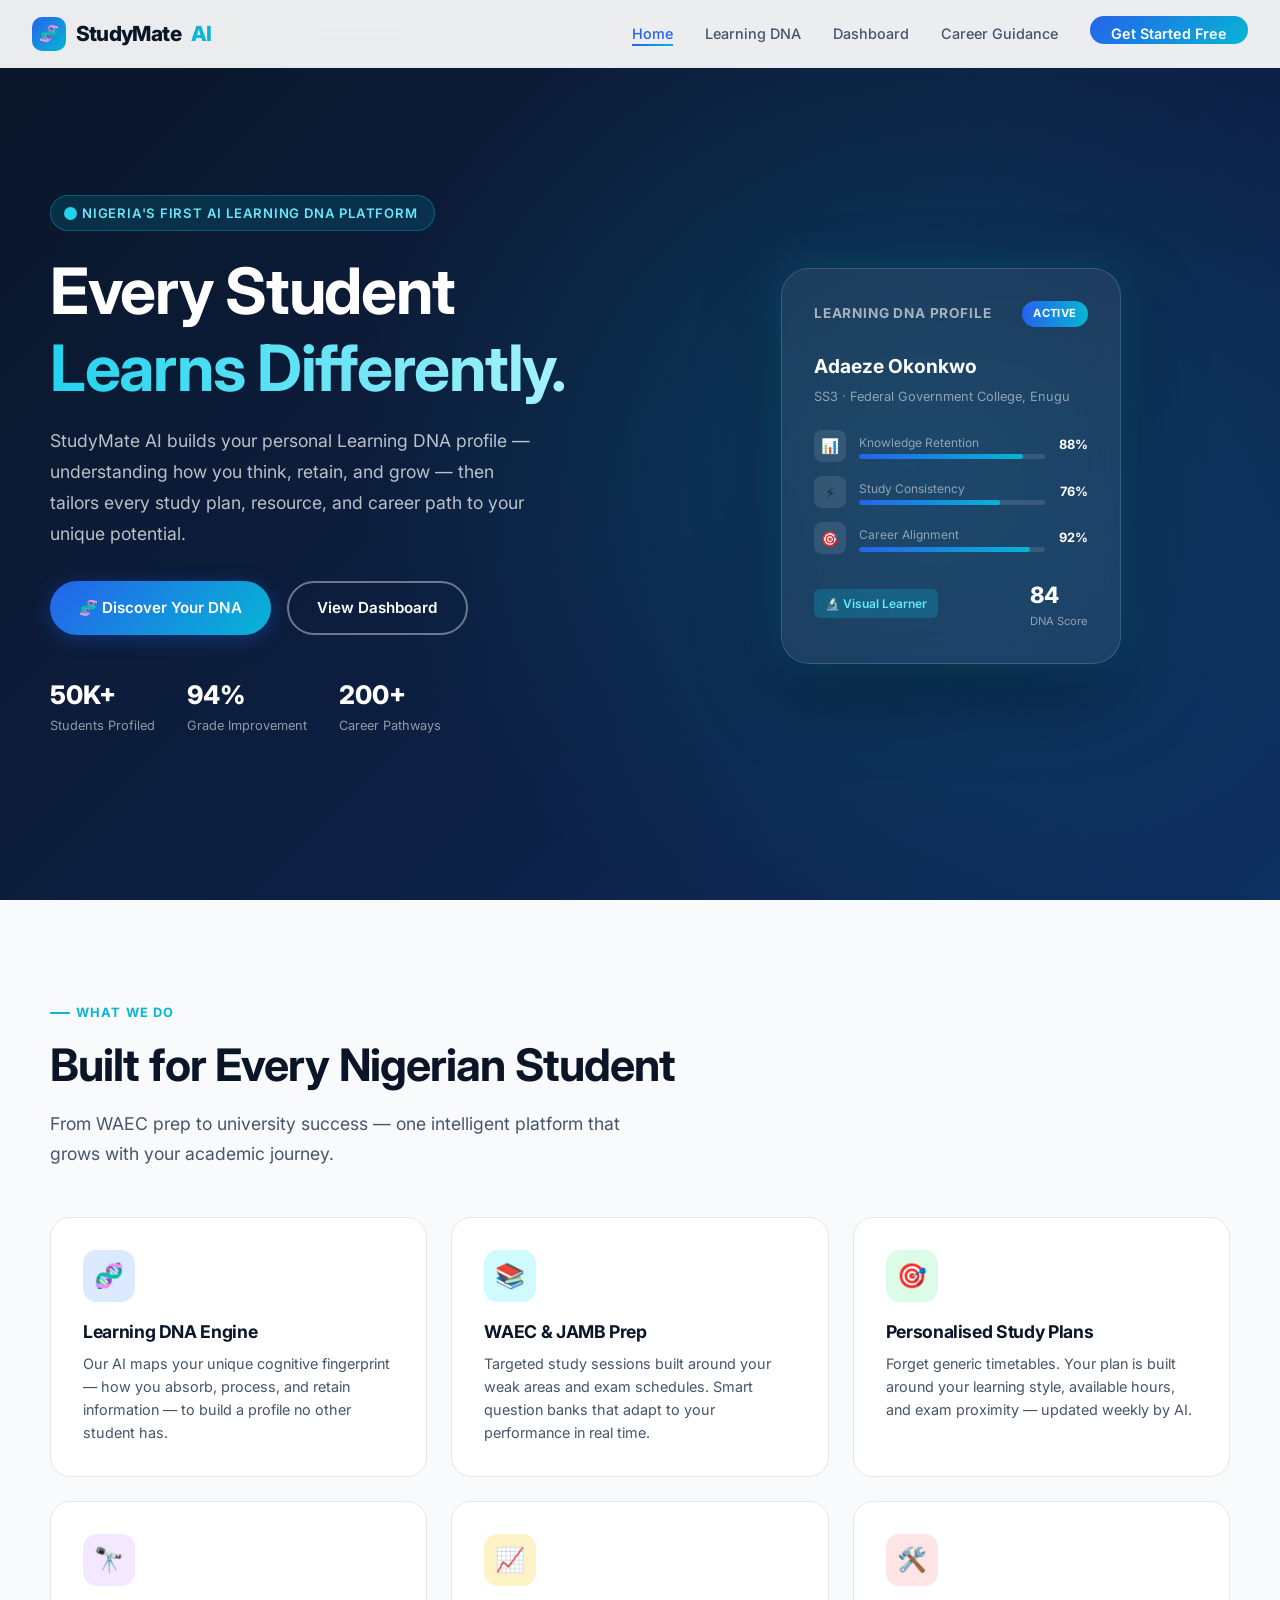
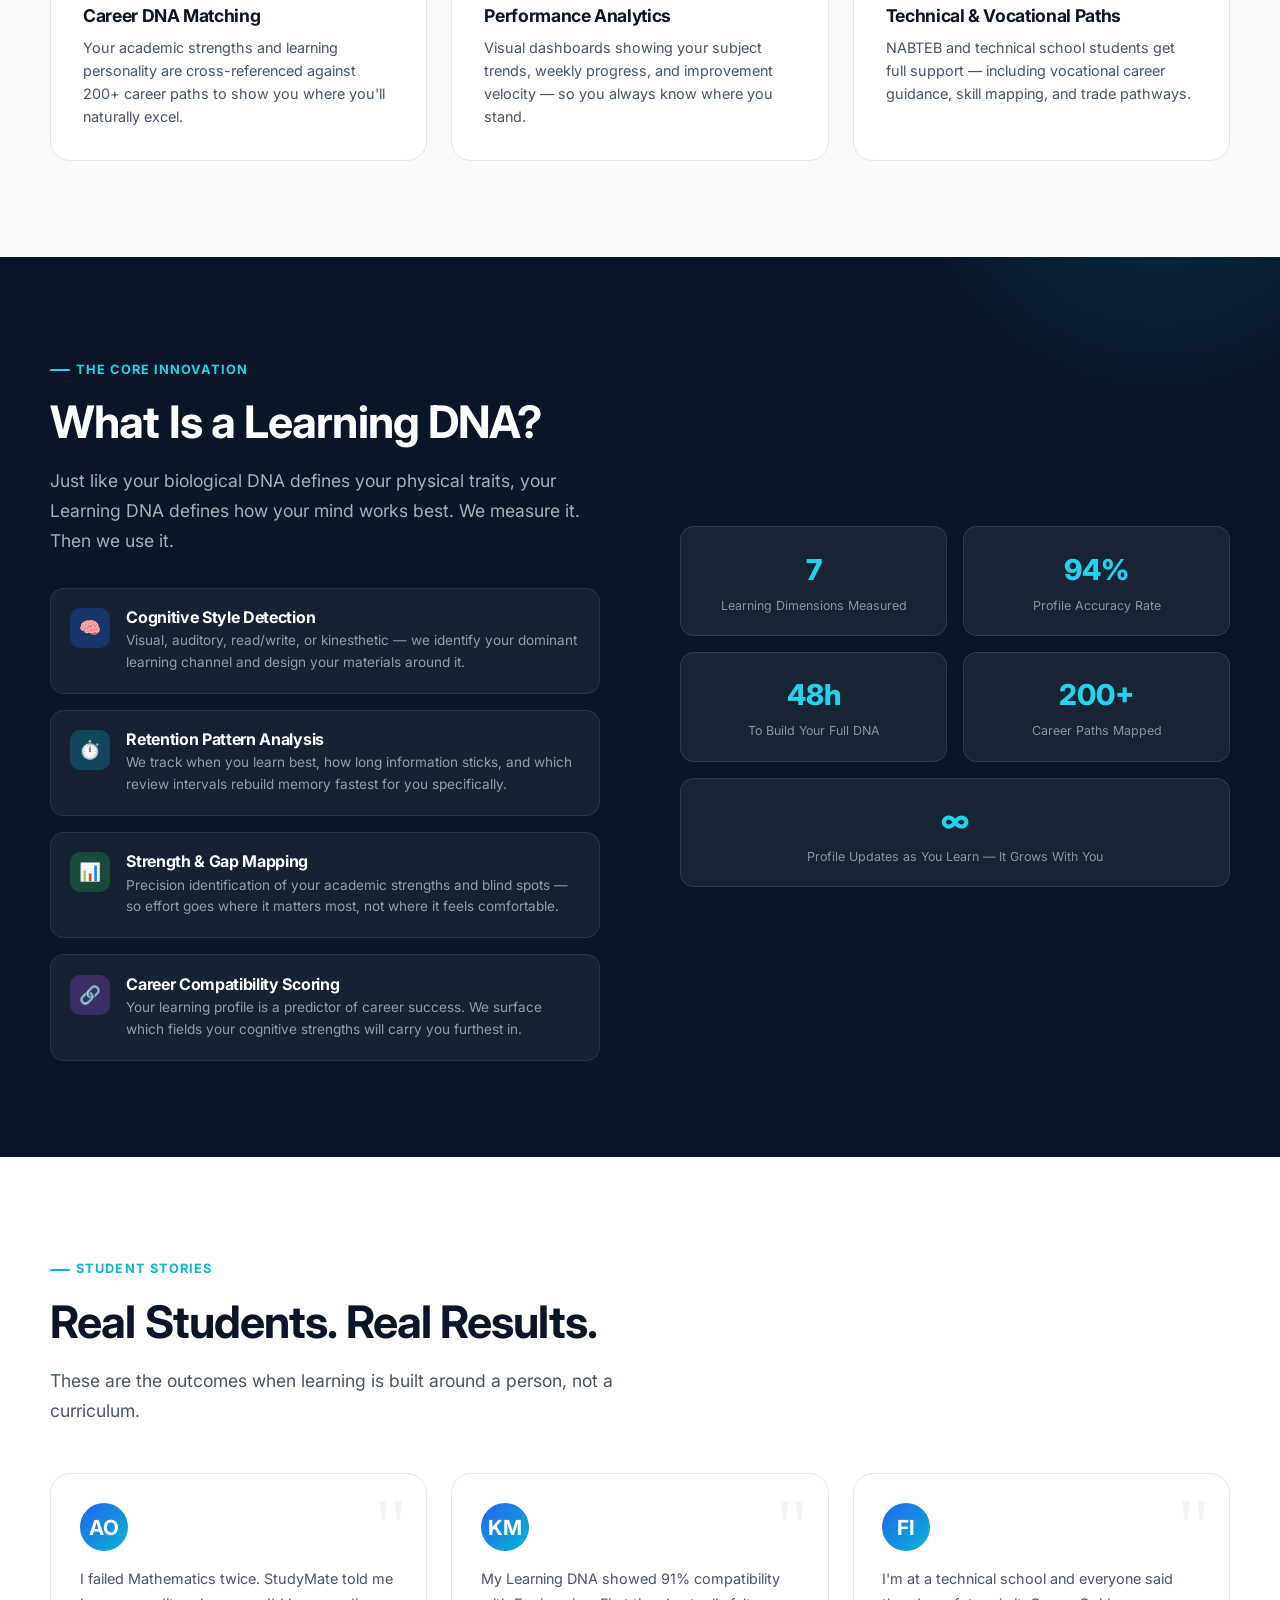
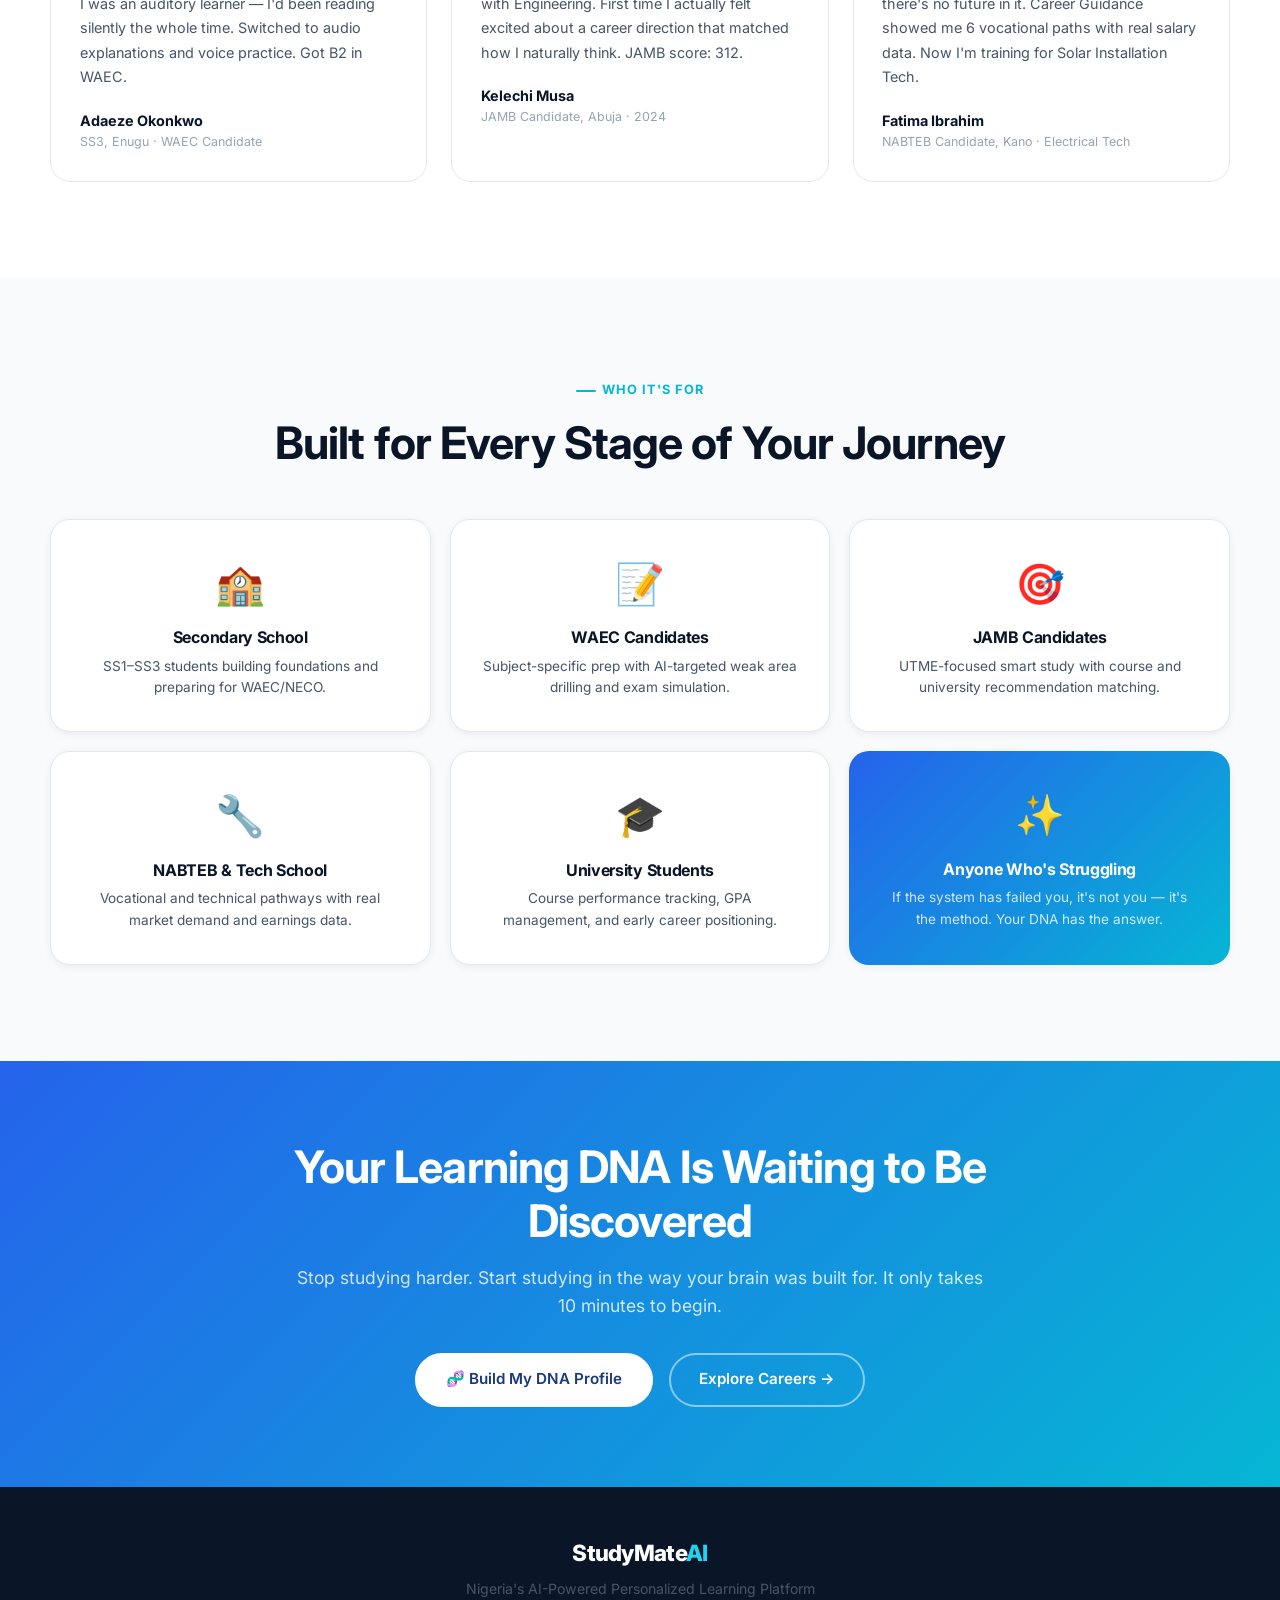
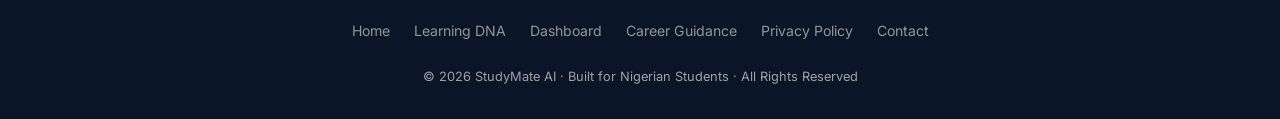
==== index.html @ 75327c62 "Add files via upload" ====
<!DOCTYPE html>
<html lang="en">
<head>
  <meta charset="UTF-8" />
  <meta name="viewport" content="width=device-width, initial-scale=1.0" />
  <title>StudyMate AI — Every Student Learns Differently</title>
  <link rel="stylesheet" href="style.css" />
  <link rel="preconnect" href="https://fonts.googleapis.com" />
  <link href="https://fonts.googleapis.com/css2?family=Inter:wght@400;500;600;700;800&display=swap" rel="stylesheet" />
</head>
<body>

<!-- ====== NAVBAR ====== -->
<nav class="navbar">
  <a href="index.html" class="nav-brand">
    <div class="brand-icon">🧬</div>
    StudyMate <span>AI</span>
  </a>
  <ul class="nav-links">
    <li><a href="index.html" class="active">Home</a></li>
    <li><a href="learning-dna.html">Learning DNA</a></li>
    <li><a href="dashboard.html">Dashboard</a></li>
    <li><a href="career-guidance.html">Career Guidance</a></li>
    <li><a href="learning-dna.html" class="nav-cta">Get Started Free</a></li>
  </ul>
  <button class="hamburger" aria-label="Menu">
    <span></span><span></span><span></span>
  </button>
</nav>

<div class="mobile-menu">
  <a href="index.html">Home</a>
  <a href="learning-dna.html">Learning DNA</a>
  <a href="dashboard.html">Dashboard</a>
  <a href="career-guidance.html">Career Guidance</a>
  <a href="learning-dna.html" class="mobile-cta">Get Started Free</a>
</div>

<!-- ====== HERO ====== -->
<section class="hero">
  <div class="hero-grid">
    <div class="hero-content anim-fadeup">
      <div class="hero-eyebrow">
        <div class="dot"></div>
        Nigeria's First AI Learning DNA Platform
      </div>
      <h1>Every Student<br><em>Learns Differently.</em></h1>
      <p class="hero-sub">
        StudyMate AI builds your personal Learning DNA profile — understanding how you think, retain, and grow — then tailors every study plan, resource, and career path to your unique potential.
      </p>
      <div class="hero-btns">
        <a href="learning-dna.html" class="btn btn-primary">🧬 Discover Your DNA</a>
        <a href="dashboard.html" class="btn btn-outline">View Dashboard</a>
      </div>
      <div class="hero-stats">
        <div class="hero-stat">
          <strong>50K+</strong>
          <span>Students Profiled</span>
        </div>
        <div class="hero-stat">
          <strong>94%</strong>
          <span>Grade Improvement</span>
        </div>
        <div class="hero-stat">
          <strong>200+</strong>
          <span>Career Pathways</span>
        </div>
      </div>
    </div>

    <div class="hero-visual anim-fadeup anim-delay-3">
      <div class="dna-card">
        <div class="dna-card-header">
          <span class="dna-card-title">Learning DNA Profile</span>
          <span class="dna-badge">ACTIVE</span>
        </div>
        <div class="dna-name">Adaeze Okonkwo</div>
        <div class="dna-school">SS3 · Federal Government College, Enugu</div>
        <div class="dna-metrics">
          <div class="dna-metric-row">
            <div class="dna-metric-icon">📊</div>
            <div class="dna-metric-info">
              <div class="dna-metric-label">Knowledge Retention</div>
              <div class="dna-metric-bar"><div class="dna-metric-fill" style="width:88%"></div></div>
            </div>
            <div class="dna-metric-pct">88%</div>
          </div>
          <div class="dna-metric-row">
            <div class="dna-metric-icon">⚡</div>
            <div class="dna-metric-info">
              <div class="dna-metric-label">Study Consistency</div>
              <div class="dna-metric-bar"><div class="dna-metric-fill" style="width:76%"></div></div>
            </div>
            <div class="dna-metric-pct">76%</div>
          </div>
          <div class="dna-metric-row">
            <div class="dna-metric-icon">🎯</div>
            <div class="dna-metric-info">
              <div class="dna-metric-label">Career Alignment</div>
              <div class="dna-metric-bar"><div class="dna-metric-fill" style="width:92%"></div></div>
            </div>
            <div class="dna-metric-pct">92%</div>
          </div>
        </div>
        <div class="dna-footer">
          <div class="dna-style-tag">🔬 Visual Learner</div>
          <div>
            <div class="dna-score">84</div>
            <div class="dna-score-label">DNA Score</div>
          </div>
        </div>
      </div>
    </div>
  </div>
</section>

<!-- ====== FEATURES ====== -->
<section class="section features">
  <div class="container">
    <div class="section-tag">What We Do</div>
    <h2 class="section-title">Built for Every Nigerian Student</h2>
    <p class="section-subtitle">From WAEC prep to university success — one intelligent platform that grows with your academic journey.</p>

    <div class="features-grid">
      <div class="feature-card">
        <div class="feature-icon fi-blue">🧬</div>
        <h3>Learning DNA Engine</h3>
        <p>Our AI maps your unique cognitive fingerprint — how you absorb, process, and retain information — to build a profile no other student has.</p>
      </div>
      <div class="feature-card">
        <div class="feature-icon fi-cyan">📚</div>
        <h3>WAEC & JAMB Prep</h3>
        <p>Targeted study sessions built around your weak areas and exam schedules. Smart question banks that adapt to your performance in real time.</p>
      </div>
      <div class="feature-card">
        <div class="feature-icon fi-green">🎯</div>
        <h3>Personalised Study Plans</h3>
        <p>Forget generic timetables. Your plan is built around your learning style, available hours, and exam proximity — updated weekly by AI.</p>
      </div>
      <div class="feature-card">
        <div class="feature-icon fi-purple">🔭</div>
        <h3>Career DNA Matching</h3>
        <p>Your academic strengths and learning personality are cross-referenced against 200+ career paths to show you where you'll naturally excel.</p>
      </div>
      <div class="feature-card">
        <div class="feature-icon fi-amber">📈</div>
        <h3>Performance Analytics</h3>
        <p>Visual dashboards showing your subject trends, weekly progress, and improvement velocity — so you always know where you stand.</p>
      </div>
      <div class="feature-card">
        <div class="feature-icon fi-rose">🛠️</div>
        <h3>Technical & Vocational Paths</h3>
        <p>NABTEB and technical school students get full support — including vocational career guidance, skill mapping, and trade pathways.</p>
      </div>
    </div>
  </div>
</section>

<!-- ====== LEARNING DNA SECTION ====== -->
<section class="section dna-section">
  <div class="container">
    <div class="dna-section-grid">
      <div>
        <div class="section-tag">The Core Innovation</div>
        <h2 class="section-title">What Is a Learning DNA?</h2>
        <p class="section-subtitle">Just like your biological DNA defines your physical traits, your Learning DNA defines how your mind works best. We measure it. Then we use it.</p>

        <div class="dna-pillars">
          <div class="dna-pillar">
            <div class="dna-pillar-icon blue">🧠</div>
            <div>
              <h4>Cognitive Style Detection</h4>
              <p>Visual, auditory, read/write, or kinesthetic — we identify your dominant learning channel and design your materials around it.</p>
            </div>
          </div>
          <div class="dna-pillar">
            <div class="dna-pillar-icon cyan">⏱️</div>
            <div>
              <h4>Retention Pattern Analysis</h4>
              <p>We track when you learn best, how long information sticks, and which review intervals rebuild memory fastest for you specifically.</p>
            </div>
          </div>
          <div class="dna-pillar">
            <div class="dna-pillar-icon green">📊</div>
            <div>
              <h4>Strength & Gap Mapping</h4>
              <p>Precision identification of your academic strengths and blind spots — so effort goes where it matters most, not where it feels comfortable.</p>
            </div>
          </div>
          <div class="dna-pillar">
            <div class="dna-pillar-icon purple">🔗</div>
            <div>
              <h4>Career Compatibility Scoring</h4>
              <p>Your learning profile is a predictor of career success. We surface which fields your cognitive strengths will carry you furthest in.</p>
            </div>
          </div>
        </div>
      </div>

      <div class="dna-visual-grid">
        <div class="dna-vis-card">
          <div class="num">7</div>
          <div class="lbl">Learning Dimensions Measured</div>
        </div>
        <div class="dna-vis-card">
          <div class="num">94%</div>
          <div class="lbl">Profile Accuracy Rate</div>
        </div>
        <div class="dna-vis-card">
          <div class="num">48h</div>
          <div class="lbl">To Build Your Full DNA</div>
        </div>
        <div class="dna-vis-card">
          <div class="num">200+</div>
          <div class="lbl">Career Paths Mapped</div>
        </div>
        <div class="dna-vis-card" style="grid-column: 1 / -1;">
          <div class="num" style="color: var(--cyan-400);">∞</div>
          <div class="lbl">Profile Updates as You Learn — It Grows With You</div>
        </div>
      </div>
    </div>
  </div>
</section>

<!-- ====== STUDENT STORIES ====== -->
<section class="section students">
  <div class="container">
    <div class="section-tag">Student Stories</div>
    <h2 class="section-title">Real Students. Real Results.</h2>
    <p class="section-subtitle">These are the outcomes when learning is built around a person, not a curriculum.</p>

    <div class="student-cards">
      <div class="student-card">
        <div class="student-avatar">AO</div>
        <p class="student-quote">I failed Mathematics twice. StudyMate told me I was an auditory learner — I'd been reading silently the whole time. Switched to audio explanations and voice practice. Got B2 in WAEC.</p>
        <div class="student-name">Adaeze Okonkwo</div>
        <div class="student-label">SS3, Enugu · WAEC Candidate</div>
      </div>
      <div class="student-card">
        <div class="student-avatar">KM</div>
        <p class="student-quote">My Learning DNA showed 91% compatibility with Engineering. First time I actually felt excited about a career direction that matched how I naturally think. JAMB score: 312.</p>
        <div class="student-name">Kelechi Musa</div>
        <div class="student-label">JAMB Candidate, Abuja · 2024</div>
      </div>
      <div class="student-card">
        <div class="student-avatar">FI</div>
        <p class="student-quote">I'm at a technical school and everyone said there's no future in it. Career Guidance showed me 6 vocational paths with real salary data. Now I'm training for Solar Installation Tech.</p>
        <div class="student-name">Fatima Ibrahim</div>
        <div class="student-label">NABTEB Candidate, Kano · Electrical Tech</div>
      </div>
    </div>
  </div>
</section>

<!-- ====== WHO IS THIS FOR ====== -->
<section class="section" style="background: var(--gray-50);">
  <div class="container">
    <div style="text-align: center; margin-bottom: 3rem;">
      <div class="section-tag" style="justify-content: center;">Who It's For</div>
      <h2 class="section-title">Built for Every Stage of Your Journey</h2>
    </div>
    <div class="grid-3" style="gap: 1.2rem;">
      <div class="card" style="text-align: center; padding: 2rem;">
        <div style="font-size: 2.5rem; margin-bottom: .8rem;">🏫</div>
        <h3 style="color: var(--blue-900); margin-bottom: .5rem; font-size: 1rem;">Secondary School</h3>
        <p style="font-size: .85rem;">SS1–SS3 students building foundations and preparing for WAEC/NECO.</p>
      </div>
      <div class="card" style="text-align: center; padding: 2rem;">
        <div style="font-size: 2.5rem; margin-bottom: .8rem;">📝</div>
        <h3 style="color: var(--blue-900); margin-bottom: .5rem; font-size: 1rem;">WAEC Candidates</h3>
        <p style="font-size: .85rem;">Subject-specific prep with AI-targeted weak area drilling and exam simulation.</p>
      </div>
      <div class="card" style="text-align: center; padding: 2rem;">
        <div style="font-size: 2.5rem; margin-bottom: .8rem;">🎯</div>
        <h3 style="color: var(--blue-900); margin-bottom: .5rem; font-size: 1rem;">JAMB Candidates</h3>
        <p style="font-size: .85rem;">UTME-focused smart study with course and university recommendation matching.</p>
      </div>
      <div class="card" style="text-align: center; padding: 2rem;">
        <div style="font-size: 2.5rem; margin-bottom: .8rem;">🔧</div>
        <h3 style="color: var(--blue-900); margin-bottom: .5rem; font-size: 1rem;">NABTEB & Tech School</h3>
        <p style="font-size: .85rem;">Vocational and technical pathways with real market demand and earnings data.</p>
      </div>
      <div class="card" style="text-align: center; padding: 2rem;">
        <div style="font-size: 2.5rem; margin-bottom: .8rem;">🎓</div>
        <h3 style="color: var(--blue-900); margin-bottom: .5rem; font-size: 1rem;">University Students</h3>
        <p style="font-size: .85rem;">Course performance tracking, GPA management, and early career positioning.</p>
      </div>
      <div class="card" style="text-align: center; padding: 2rem; background: var(--grad-primary); border: none;">
        <div style="font-size: 2.5rem; margin-bottom: .8rem;">✨</div>
        <h3 style="color: var(--white); margin-bottom: .5rem; font-size: 1rem;">Anyone Who's Struggling</h3>
        <p style="font-size: .85rem; color: rgba(255,255,255,.8);">If the system has failed you, it's not you — it's the method. Your DNA has the answer.</p>
      </div>
    </div>
  </div>
</section>

<!-- ====== CTA BAND ====== -->
<section class="cta-band">
  <div class="container" style="max-width: 700px;">
    <h2>Your Learning DNA Is Waiting to Be Discovered</h2>
    <p>Stop studying harder. Start studying in the way your brain was built for. It only takes 10 minutes to begin.</p>
    <div style="display: flex; gap: 1rem; justify-content: center; flex-wrap: wrap;">
      <a href="learning-dna.html" class="btn btn-outline" style="background: white; color: var(--blue-600); border-color: white;">🧬 Build My DNA Profile</a>
      <a href="career-guidance.html" class="btn btn-outline">Explore Careers →</a>
    </div>
  </div>
</section>

<!-- ====== FOOTER ====== -->
<footer class="footer">
  <div class="footer-brand">StudyMate<span>AI</span></div>
  <p style="font-size:.88rem; margin-top:.3rem;">Nigeria's AI-Powered Personalized Learning Platform</p>
  <div class="footer-links">
    <a href="index.html">Home</a>
    <a href="learning-dna.html">Learning DNA</a>
    <a href="dashboard.html">Dashboard</a>
    <a href="career-guidance.html">Career Guidance</a>
    <a href="#">Privacy Policy</a>
    <a href="#">Contact</a>
  </div>
  <div class="footer-copy">© 2026 StudyMate AI · Built for Nigerian Students · All Rights Reserved</div>
</footer>

<script src="js/app.js"></script>
</body>
</html>
---- style.css ----
/* ============================================
   STUDYMATE AI — style.css
   Design system: Blue-Cyan EdTech Premium
   ============================================ */

/* --- Tokens --- */
:root {
  --blue-900: #0a1628;
  --blue-800: #0d2045;
  --blue-600: #1a3a7c;
  --blue-500: #2563eb;
  --blue-400: #3b82f6;
  --cyan-500: #06b6d4;
  --cyan-400: #22d3ee;
  --cyan-300: #67e8f9;
  --white: #ffffff;
  --gray-50: #f8fafc;
  --gray-100: #f1f5f9;
  --gray-200: #e2e8f0;
  --gray-400: #94a3b8;
  --gray-600: #475569;
  --gray-800: #1e293b;
  --green-500: #22c55e;
  --amber-500: #f59e0b;
  --rose-500: #f43f5e;
  --purple-500: #a855f7;

  --grad-primary: linear-gradient(135deg, var(--blue-500) 0%, var(--cyan-500) 100%);
  --grad-hero: linear-gradient(135deg, var(--blue-900) 0%, var(--blue-800) 60%, #0d3060 100%);
  --grad-card: linear-gradient(135deg, #1e3a8a22 0%, #0891b222 100%);

  --radius-sm: 8px;
  --radius-md: 14px;
  --radius-lg: 20px;
  --radius-xl: 28px;

  --shadow-sm: 0 2px 8px rgba(0,0,0,.06);
  --shadow-md: 0 8px 24px rgba(37,99,235,.10);
  --shadow-lg: 0 20px 60px rgba(37,99,235,.15);
  --shadow-glow: 0 0 40px rgba(6,182,212,.20);

  --font-display: 'Clash Display', 'Plus Jakarta Sans', 'Inter', sans-serif;
  --font-body: 'Inter', 'Segoe UI', system-ui, sans-serif;

  --transition: 0.25s cubic-bezier(.4,0,.2,1);
}

/* --- Reset --- */
*, *::before, *::after { box-sizing: border-box; margin: 0; padding: 0; }
html { scroll-behavior: smooth; }
body {
  font-family: var(--font-body);
  background: var(--white);
  color: var(--gray-800);
  line-height: 1.6;
  -webkit-font-smoothing: antialiased;
}
img { max-width: 100%; display: block; }
a { text-decoration: none; color: inherit; }
ul { list-style: none; }
button { cursor: pointer; border: none; font-family: inherit; }

/* --- Typography --- */
h1, h2, h3, h4, h5 { font-weight: 700; line-height: 1.2; letter-spacing: -0.02em; }
h1 { font-size: clamp(2.4rem, 5vw, 4rem); }
h2 { font-size: clamp(1.8rem, 3.5vw, 2.8rem); }
h3 { font-size: clamp(1.2rem, 2vw, 1.5rem); }
p { color: var(--gray-600); }

/* ============================================
   NAVBAR
   ============================================ */
.navbar {
  position: fixed; top: 0; left: 0; right: 0; z-index: 1000;
  background: rgba(255,255,255,0.92);
  backdrop-filter: blur(16px);
  -webkit-backdrop-filter: blur(16px);
  border-bottom: 1px solid var(--gray-200);
  padding: 0 2rem;
  height: 68px;
  display: flex; align-items: center; justify-content: space-between;
  transition: box-shadow var(--transition);
}
.navbar.scrolled { box-shadow: var(--shadow-md); }
.nav-brand {
  display: flex; align-items: center; gap: .6rem;
  font-size: 1.3rem; font-weight: 800; color: var(--blue-900);
  letter-spacing: -0.03em;
}
.nav-brand .brand-icon {
  width: 34px; height: 34px;
  background: var(--grad-primary);
  border-radius: 10px;
  display: flex; align-items: center; justify-content: center;
  font-size: 1rem;
}
.nav-brand span { color: var(--cyan-500); }

.nav-links {
  display: flex; align-items: center; gap: 2rem;
}
.nav-links a {
  font-size: .9rem; font-weight: 500; color: var(--gray-600);
  position: relative; padding-bottom: 2px;
  transition: color var(--transition);
}
.nav-links a::after {
  content: ''; position: absolute; bottom: -2px; left: 0; right: 0;
  height: 2px; background: var(--grad-primary);
  transform: scaleX(0); transition: transform var(--transition);
}
.nav-links a:hover, .nav-links a.active { color: var(--blue-500); }
.nav-links a:hover::after, .nav-links a.active::after { transform: scaleX(1); }

.nav-cta {
  background: var(--grad-primary);
  color: var(--white) !important;
  padding: .55rem 1.3rem;
  border-radius: 50px;
  font-weight: 600 !important;
  transition: opacity var(--transition), transform var(--transition) !important;
}
.nav-cta::after { display: none !important; }
.nav-cta:hover { opacity: .9; transform: translateY(-1px); color: var(--white) !important; }

.hamburger {
  display: none; flex-direction: column; gap: 5px;
  background: none; padding: 4px;
}
.hamburger span {
  width: 24px; height: 2px; background: var(--gray-800);
  border-radius: 2px; transition: var(--transition);
  display: block;
}
.hamburger.open span:nth-child(1) { transform: rotate(45deg) translate(5px,5px); }
.hamburger.open span:nth-child(2) { opacity: 0; }
.hamburger.open span:nth-child(3) { transform: rotate(-45deg) translate(5px,-5px); }

.mobile-menu {
  display: none; flex-direction: column;
  background: var(--white);
  border-bottom: 1px solid var(--gray-200);
  padding: 1.2rem 2rem 1.6rem;
  gap: 1rem;
  position: fixed; top: 68px; left: 0; right: 0; z-index: 999;
  box-shadow: var(--shadow-md);
}
.mobile-menu a {
  font-size: 1rem; font-weight: 500; color: var(--gray-700);
  padding: .4rem 0;
}
.mobile-menu.open { display: flex; }
.mobile-cta {
  background: var(--grad-primary);
  color: var(--white) !important;
  padding: .7rem 1.4rem;
  border-radius: 50px;
  text-align: center;
  font-weight: 600 !important;
  margin-top: .5rem;
}

/* ============================================
   BUTTONS
   ============================================ */
.btn {
  display: inline-flex; align-items: center; gap: .5rem;
  padding: .8rem 1.8rem;
  border-radius: 50px;
  font-size: .95rem; font-weight: 600;
  transition: transform var(--transition), box-shadow var(--transition), opacity var(--transition);
  cursor: pointer;
}
.btn-primary {
  background: var(--grad-primary);
  color: var(--white);
  box-shadow: 0 4px 20px rgba(37,99,235,.35);
}
.btn-primary:hover { transform: translateY(-2px); box-shadow: 0 8px 30px rgba(37,99,235,.45); }
.btn-outline {
  background: transparent;
  color: var(--white);
  border: 2px solid rgba(255,255,255,.4);
}
.btn-outline:hover { background: rgba(255,255,255,.1); border-color: rgba(255,255,255,.7); }
.btn-secondary {
  background: var(--gray-100);
  color: var(--blue-600);
  border: 1.5px solid var(--gray-200);
}
.btn-secondary:hover { background: var(--gray-200); transform: translateY(-1px); }

/* ============================================
   CARDS
   ============================================ */
.card {
  background: var(--white);
  border-radius: var(--radius-lg);
  border: 1px solid var(--gray-200);
  box-shadow: var(--shadow-sm);
  padding: 1.6rem;
  transition: transform var(--transition), box-shadow var(--transition);
}
.card:hover { transform: translateY(-4px); box-shadow: var(--shadow-md); }

/* ============================================
   BADGES / TAGS
   ============================================ */
.badge {
  display: inline-flex; align-items: center; gap: .35rem;
  padding: .3rem .8rem;
  border-radius: 50px;
  font-size: .78rem; font-weight: 600;
  letter-spacing: .02em;
}
.badge-blue { background: #dbeafe; color: var(--blue-600); }
.badge-cyan { background: #cffafe; color: #0e7490; }
.badge-green { background: #dcfce7; color: #16a34a; }
.badge-amber { background: #fef3c7; color: #b45309; }
.badge-rose { background: #ffe4e6; color: #be123c; }
.badge-purple { background: #f3e8ff; color: #7e22ce; }

/* ============================================
   PROGRESS BARS
   ============================================ */
.progress-wrap { margin: .4rem 0; }
.progress-label {
  display: flex; justify-content: space-between;
  font-size: .82rem; font-weight: 500; color: var(--gray-600); margin-bottom: .4rem;
}
.progress-track {
  height: 8px; background: var(--gray-100); border-radius: 50px; overflow: hidden;
}
.progress-fill {
  height: 100%; border-radius: 50px;
  background: var(--grad-primary);
  transition: width 1.2s cubic-bezier(.4,0,.2,1);
}
.progress-fill.green { background: linear-gradient(90deg, #22c55e, #4ade80); }
.progress-fill.amber { background: linear-gradient(90deg, #f59e0b, #fbbf24); }
.progress-fill.rose { background: linear-gradient(90deg, #f43f5e, #fb7185); }
.progress-fill.purple { background: linear-gradient(90deg, #a855f7, #c084fc); }

/* ============================================
   SECTION HELPERS
   ============================================ */
.section { padding: 6rem 2rem; }
.section-sm { padding: 4rem 2rem; }
.container { max-width: 1180px; margin: 0 auto; }
.section-tag {
  display: inline-flex; align-items: center; gap: .4rem;
  font-size: .8rem; font-weight: 700; letter-spacing: .08em; text-transform: uppercase;
  color: var(--cyan-500); margin-bottom: 1rem;
}
.section-tag::before {
  content: ''; width: 20px; height: 2px; background: var(--cyan-500); border-radius: 2px;
}
.section-title { color: var(--blue-900); margin-bottom: 1rem; }
.section-subtitle { font-size: 1.1rem; color: var(--gray-600); max-width: 600px; line-height: 1.7; }

/* Grid helpers */
.grid-2 { display: grid; grid-template-columns: repeat(2, 1fr); gap: 1.5rem; }
.grid-3 { display: grid; grid-template-columns: repeat(3, 1fr); gap: 1.5rem; }
.grid-4 { display: grid; grid-template-columns: repeat(4, 1fr); gap: 1.2rem; }

/* ============================================
   PAGE HERO (inner pages)
   ============================================ */
.page-hero {
  padding: 7rem 2rem 4rem;
  background: var(--grad-hero);
  color: var(--white);
  text-align: center;
}
.page-hero h1 { color: var(--white); margin-bottom: .8rem; }
.page-hero p { color: rgba(255,255,255,.75); font-size: 1.1rem; max-width: 560px; margin: 0 auto; }

/* ============================================
   STAT NUMBERS
   ============================================ */
.stat-num {
  font-size: 2.4rem; font-weight: 800;
  background: var(--grad-primary);
  -webkit-background-clip: text; -webkit-text-fill-color: transparent; background-clip: text;
  line-height: 1;
}

/* ============================================
   CHART CANVAS WRAPPER
   ============================================ */
.chart-container {
  position: relative; width: 100%; overflow: hidden;
  background: var(--gray-50); border-radius: var(--radius-md);
}

/* ============================================
   CIRCLE PROGRESS
   ============================================ */
.circle-wrap { display: flex; flex-direction: column; align-items: center; gap: .5rem; }
.circle-svg { transform: rotate(-90deg); }
.circle-bg { fill: none; stroke: var(--gray-200); }
.circle-prog { fill: none; stroke-linecap: round; transition: stroke-dashoffset 1.5s cubic-bezier(.4,0,.2,1); }
.circle-label { font-size: .85rem; font-weight: 600; color: var(--gray-600); text-align: center; }

/* ============================================
   FOOTER
   ============================================ */
.footer {
  background: var(--blue-900);
  color: rgba(255,255,255,.6);
  padding: 3rem 2rem 2rem;
  text-align: center;
}
.footer-brand {
  font-size: 1.4rem; font-weight: 800; color: var(--white);
  margin-bottom: .5rem; letter-spacing: -0.03em;
}
.footer-brand span { color: var(--cyan-400); }
.footer-links {
  display: flex; justify-content: center; flex-wrap: wrap; gap: 1.5rem;
  margin: 1.2rem 0; font-size: .88rem;
}
.footer-links a { color: rgba(255,255,255,.55); transition: color var(--transition); }
.footer-links a:hover { color: var(--cyan-400); }
.footer-copy { font-size: .8rem; margin-top: 1.5rem; }

/* ============================================
   ANIMATIONS
   ============================================ */
@keyframes fadeUp {
  from { opacity: 0; transform: translateY(24px); }
  to   { opacity: 1; transform: translateY(0); }
}
@keyframes float {
  0%,100% { transform: translateY(0); }
  50%      { transform: translateY(-10px); }
}
@keyframes pulse-ring {
  0%   { transform: scale(1); opacity: .6; }
  100% { transform: scale(1.35); opacity: 0; }
}
.anim-fadeup { animation: fadeUp .7s ease both; }
.anim-delay-1 { animation-delay: .1s; }
.anim-delay-2 { animation-delay: .2s; }
.anim-delay-3 { animation-delay: .35s; }
.anim-delay-4 { animation-delay: .5s; }

/* ============================================
   HOME PAGE SPECIFIC
   ============================================ */

/* Hero */
.hero {
  min-height: 100vh;
  background: var(--grad-hero);
  display: flex; align-items: center;
  position: relative; overflow: hidden;
  padding: 7rem 2rem 5rem;
}
.hero::before {
  content: '';
  position: absolute; inset: 0;
  background: radial-gradient(ellipse 60% 80% at 70% 50%, rgba(6,182,212,.18) 0%, transparent 70%);
  pointer-events: none;
}
.hero-grid {
  display: grid;
  grid-template-columns: 1fr 1fr;
  gap: 4rem; align-items: center;
  max-width: 1180px; margin: 0 auto; width: 100%;
}
.hero-content { color: var(--white); }
.hero-eyebrow {
  display: inline-flex; align-items: center; gap: .5rem;
  background: rgba(6,182,212,.15);
  border: 1px solid rgba(6,182,212,.35);
  border-radius: 50px;
  padding: .4rem 1rem;
  font-size: .82rem; font-weight: 600; color: var(--cyan-300);
  letter-spacing: .06em; text-transform: uppercase;
  margin-bottom: 1.4rem;
}
.hero-eyebrow .dot {
  width: 7px; height: 7px; border-radius: 50%;
  background: var(--cyan-400);
  position: relative;
}
.hero-eyebrow .dot::after {
  content: ''; position: absolute; inset: -3px;
  border-radius: 50%; background: var(--cyan-400);
  animation: pulse-ring 1.5s ease-out infinite;
}
.hero h1 { color: var(--white); margin-bottom: 1.2rem; }
.hero h1 em {
  font-style: normal;
  background: linear-gradient(90deg, var(--cyan-400), #a5f3fc);
  -webkit-background-clip: text; -webkit-text-fill-color: transparent; background-clip: text;
}
.hero-sub { font-size: 1.1rem; color: rgba(255,255,255,.72); line-height: 1.75; margin-bottom: 2rem; max-width: 480px; }
.hero-btns { display: flex; gap: 1rem; flex-wrap: wrap; margin-bottom: 2.5rem; }
.hero-stats { display: flex; gap: 2rem; flex-wrap: wrap; }
.hero-stat { display: flex; flex-direction: column; }
.hero-stat strong { font-size: 1.6rem; font-weight: 800; color: var(--white); }
.hero-stat span { font-size: .8rem; color: rgba(255,255,255,.55); }

/* Hero visual card */
.hero-visual { display: flex; justify-content: center; animation: float 4s ease-in-out infinite; }
.dna-card {
  background: rgba(255,255,255,.07);
  backdrop-filter: blur(20px);
  border: 1px solid rgba(255,255,255,.15);
  border-radius: var(--radius-xl);
  padding: 2rem;
  width: 340px;
  box-shadow: var(--shadow-glow), 0 30px 80px rgba(0,0,0,.35);
}
.dna-card-header {
  display: flex; align-items: center; justify-content: space-between; margin-bottom: 1.5rem;
}
.dna-card-title { font-size: .85rem; font-weight: 700; color: rgba(255,255,255,.6); letter-spacing: .06em; text-transform: uppercase; }
.dna-badge {
  background: linear-gradient(90deg, var(--blue-500), var(--cyan-500));
  color: var(--white); font-size: .7rem; font-weight: 700;
  padding: .25rem .7rem; border-radius: 50px; letter-spacing: .04em;
}
.dna-name { font-size: 1.2rem; font-weight: 700; color: var(--white); margin-bottom: .3rem; }
.dna-school { font-size: .8rem; color: rgba(255,255,255,.5); margin-bottom: 1.4rem; }
.dna-metrics { display: flex; flex-direction: column; gap: .9rem; margin-bottom: 1.4rem; }
.dna-metric-row { display: flex; align-items: center; gap: .8rem; }
.dna-metric-icon {
  width: 32px; height: 32px; border-radius: 8px;
  background: rgba(255,255,255,.1);
  display: flex; align-items: center; justify-content: center;
  font-size: .9rem; flex-shrink: 0;
}
.dna-metric-info { flex: 1; }
.dna-metric-label { font-size: .75rem; color: rgba(255,255,255,.5); margin-bottom: 2px; }
.dna-metric-bar { height: 5px; background: rgba(255,255,255,.12); border-radius: 50px; overflow: hidden; }
.dna-metric-fill { height: 100%; border-radius: 50px; background: var(--grad-primary); }
.dna-metric-pct { font-size: .8rem; font-weight: 700; color: var(--white); min-width: 30px; text-align: right; }
.dna-footer { display: flex; align-items: center; justify-content: space-between; }
.dna-style-tag {
  background: rgba(6,182,212,.25); color: var(--cyan-300);
  border-radius: 6px; padding: .3rem .7rem;
  font-size: .75rem; font-weight: 600;
}
.dna-score { font-size: 1.4rem; font-weight: 800; color: var(--white); }
.dna-score-label { font-size: .7rem; color: rgba(255,255,255,.5); }

/* Features section */
.features { background: var(--gray-50); }
.features-grid {
  display: grid; grid-template-columns: repeat(3, 1fr); gap: 1.5rem; margin-top: 3rem;
}
.feature-card {
  background: var(--white);
  border-radius: var(--radius-lg);
  border: 1px solid var(--gray-200);
  padding: 2rem;
  transition: transform var(--transition), box-shadow var(--transition);
}
.feature-card:hover { transform: translateY(-6px); box-shadow: var(--shadow-lg); }
.feature-icon {
  width: 52px; height: 52px; border-radius: 14px;
  display: flex; align-items: center; justify-content: center;
  font-size: 1.5rem; margin-bottom: 1.2rem;
}
.fi-blue { background: #dbeafe; }
.fi-cyan { background: #cffafe; }
.fi-green { background: #dcfce7; }
.fi-purple { background: #f3e8ff; }
.fi-amber { background: #fef3c7; }
.fi-rose { background: #ffe4e6; }
.feature-card h3 { color: var(--blue-900); margin-bottom: .6rem; font-size: 1.1rem; }
.feature-card p { font-size: .9rem; }

/* DNA section */
.dna-section { background: var(--blue-900); color: var(--white); overflow: hidden; position: relative; }
.dna-section::before {
  content: ''; position: absolute; top: -40%; right: -10%;
  width: 500px; height: 500px; border-radius: 50%;
  background: radial-gradient(circle, rgba(6,182,212,.15) 0%, transparent 70%);
}
.dna-section-grid { display: grid; grid-template-columns: 1fr 1fr; gap: 5rem; align-items: center; }
.dna-section .section-tag { color: var(--cyan-400); }
.dna-section .section-tag::before { background: var(--cyan-400); }
.dna-section .section-title { color: var(--white); }
.dna-section .section-subtitle { color: rgba(255,255,255,.65); }
.dna-pillars { display: flex; flex-direction: column; gap: 1rem; margin-top: 2rem; }
.dna-pillar {
  display: flex; align-items: flex-start; gap: 1rem;
  background: rgba(255,255,255,.05);
  border: 1px solid rgba(255,255,255,.08);
  border-radius: var(--radius-md); padding: 1.2rem;
  transition: background var(--transition), border-color var(--transition);
}
.dna-pillar:hover { background: rgba(255,255,255,.09); border-color: rgba(6,182,212,.3); }
.dna-pillar-icon {
  width: 40px; height: 40px; border-radius: 10px; flex-shrink: 0;
  display: flex; align-items: center; justify-content: center; font-size: 1.1rem;
}
.dna-pillar-icon.blue { background: rgba(37,99,235,.3); }
.dna-pillar-icon.cyan { background: rgba(6,182,212,.25); }
.dna-pillar-icon.green { background: rgba(34,197,94,.25); }
.dna-pillar-icon.purple { background: rgba(168,85,247,.25); }
.dna-pillar h4 { font-size: 1rem; color: var(--white); margin-bottom: .2rem; }
.dna-pillar p { font-size: .85rem; color: rgba(255,255,255,.55); }

/* DNA visual right side */
.dna-visual-grid { display: grid; grid-template-columns: 1fr 1fr; gap: 1rem; }
.dna-vis-card {
  background: rgba(255,255,255,.06);
  border: 1px solid rgba(255,255,255,.1);
  border-radius: var(--radius-md);
  padding: 1.2rem;
  text-align: center;
}
.dna-vis-card .num { font-size: 1.8rem; font-weight: 800; color: var(--cyan-400); }
.dna-vis-card .lbl { font-size: .78rem; color: rgba(255,255,255,.5); margin-top: .2rem; }

/* Testimonials / Student section */
.students { background: var(--white); }
.student-cards { display: grid; grid-template-columns: repeat(3,1fr); gap: 1.5rem; margin-top: 3rem; }
.student-card {
  border: 1px solid var(--gray-200); border-radius: var(--radius-lg);
  padding: 1.8rem; position: relative; overflow: hidden;
  transition: transform var(--transition), box-shadow var(--transition);
}
.student-card:hover { transform: translateY(-4px); box-shadow: var(--shadow-md); }
.student-card::before {
  content: '"'; position: absolute; top: .8rem; right: 1.2rem;
  font-size: 5rem; line-height: 1; color: var(--gray-100);
  font-family: Georgia, serif;
}
.student-avatar {
  width: 48px; height: 48px; border-radius: 50%;
  display: flex; align-items: center; justify-content: center;
  font-size: 1.3rem; margin-bottom: 1rem;
  background: var(--grad-primary);
  color: var(--white); font-weight: 700;
}
.student-quote { font-size: .9rem; color: var(--gray-600); line-height: 1.7; margin-bottom: 1.2rem; }
.student-name { font-size: .9rem; font-weight: 700; color: var(--blue-900); }
.student-label { font-size: .78rem; color: var(--gray-400); }

/* CTA band */
.cta-band {
  background: var(--grad-primary); color: var(--white);
  padding: 5rem 2rem; text-align: center;
}
.cta-band h2 { color: var(--white); margin-bottom: 1rem; }
.cta-band p { color: rgba(255,255,255,.8); font-size: 1.1rem; margin-bottom: 2rem; }
.cta-band .btn-outline { border-color: rgba(255,255,255,.5); }

/* ============================================
   LEARNING DNA PAGE
   ============================================ */
.dna-page { padding-top: 68px; }
.dna-content { padding: 3rem 2rem; }

.profile-header-card {
  background: var(--grad-hero);
  border-radius: var(--radius-xl);
  padding: 2.5rem;
  color: var(--white);
  display: flex; align-items: center; gap: 2rem;
  margin-bottom: 2rem;
  position: relative; overflow: hidden;
}
.profile-header-card::before {
  content: ''; position: absolute; right: -60px; top: -60px;
  width: 200px; height: 200px; border-radius: 50%;
  background: rgba(6,182,212,.15);
}
.profile-avatar {
  width: 80px; height: 80px; border-radius: 50%;
  background: var(--grad-primary);
  border: 3px solid rgba(255,255,255,.3);
  display: flex; align-items: center; justify-content: center;
  font-size: 2rem; font-weight: 700; color: var(--white);
  flex-shrink: 0;
}
.profile-meta h2 { color: var(--white); font-size: 1.6rem; margin-bottom: .3rem; }
.profile-meta p { color: rgba(255,255,255,.65); font-size: .9rem; }
.profile-dna-badge {
  margin-left: auto; text-align: center;
  background: rgba(255,255,255,.1); border-radius: var(--radius-lg);
  padding: 1.2rem 2rem; border: 1px solid rgba(255,255,255,.2);
}
.profile-dna-badge .score { font-size: 3rem; font-weight: 800; color: var(--cyan-400); line-height: 1; }
.profile-dna-badge .score-label { font-size: .75rem; color: rgba(255,255,255,.6); margin-top: .3rem; }

.dna-grid { display: grid; grid-template-columns: 1fr 1fr; gap: 1.5rem; margin-bottom: 1.5rem; }
.dna-full { grid-column: 1 / -1; }

.metric-card { background: var(--white); border: 1px solid var(--gray-200); border-radius: var(--radius-lg); padding: 1.6rem; }
.metric-card h3 { font-size: 1rem; color: var(--blue-900); margin-bottom: 1.2rem; display: flex; align-items: center; gap: .5rem; }
.metric-card h3 .icon { font-size: 1.1rem; }

.style-tags { display: flex; flex-wrap: wrap; gap: .6rem; margin-top: .8rem; }

.strengths-grid { display: grid; grid-template-columns: repeat(3,1fr); gap: .8rem; }
.strength-item {
  background: var(--grad-card);
  border: 1px solid var(--gray-200); border-radius: var(--radius-md);
  padding: 1rem; text-align: center;
}
.strength-item .subj { font-size: .85rem; font-weight: 600; color: var(--blue-900); margin-bottom: .4rem; }
.strength-item .pct { font-size: 1.4rem; font-weight: 800; color: var(--blue-500); }

.weak-areas { display: flex; flex-direction: column; gap: .8rem; }
.weak-item {
  display: flex; align-items: center; justify-content: space-between;
  background: #fff5f5; border: 1px solid #fecdd3;
  border-radius: var(--radius-md); padding: .9rem 1.2rem;
}
.weak-item .subj { font-size: .88rem; font-weight: 600; color: #9f1239; }
.weak-item .tip { font-size: .78rem; color: #be123c; }

.career-compat { display: flex; flex-direction: column; gap: .9rem; }
.career-compat-item { display: flex; align-items: center; gap: 1rem; }
.career-compat-label { font-size: .88rem; font-weight: 600; color: var(--blue-900); min-width: 140px; }

/* DNA profile animated card */
.dna-profile-card {
  background: var(--grad-hero);
  border-radius: var(--radius-xl); padding: 2rem;
  color: var(--white); position: relative; overflow: hidden;
}
.dna-helix {
  display: flex; justify-content: center; align-items: center;
  height: 120px; margin: 1rem 0;
  font-size: 3rem; letter-spacing: .3em;
  opacity: .35; user-select: none;
}
.dna-insights { display: flex; flex-direction: column; gap: .7rem; margin-top: 1rem; }
.dna-insight-row {
  display: flex; align-items: center; gap: .8rem;
  background: rgba(255,255,255,.07); border-radius: 10px; padding: .8rem 1rem;
}
.insight-icon { font-size: 1rem; }
.insight-text { font-size: .82rem; color: rgba(255,255,255,.8); }

/* ============================================
   DASHBOARD PAGE
   ============================================ */
.dashboard-page { padding-top: 68px; }
.dashboard-content { padding: 3rem 2rem; }

.dash-welcome {
  display: flex; align-items: center; justify-content: space-between;
  margin-bottom: 2rem; flex-wrap: wrap; gap: 1rem;
}
.dash-welcome h2 { font-size: 1.8rem; color: var(--blue-900); }
.dash-welcome p { color: var(--gray-600); font-size: .95rem; }
.dash-date {
  background: var(--gray-100); border-radius: var(--radius-md);
  padding: .7rem 1.2rem; font-size: .85rem; font-weight: 600; color: var(--gray-600);
}

.kpi-row { display: grid; grid-template-columns: repeat(4,1fr); gap: 1.2rem; margin-bottom: 2rem; }
.kpi-card {
  background: var(--white); border: 1px solid var(--gray-200);
  border-radius: var(--radius-lg); padding: 1.4rem;
  display: flex; align-items: center; gap: 1rem;
}
.kpi-icon {
  width: 48px; height: 48px; border-radius: 12px;
  display: flex; align-items: center; justify-content: center; font-size: 1.3rem; flex-shrink: 0;
}
.kpi-value { font-size: 1.6rem; font-weight: 800; color: var(--blue-900); line-height: 1; }
.kpi-label { font-size: .78rem; color: var(--gray-400); margin-top: .2rem; }
.kpi-trend { font-size: .75rem; font-weight: 600; margin-top: .3rem; }
.kpi-trend.up { color: var(--green-500); }
.kpi-trend.down { color: var(--rose-500); }

.dash-main-grid { display: grid; grid-template-columns: 2fr 1fr; gap: 1.5rem; margin-bottom: 1.5rem; }
.dash-side-grid { display: grid; grid-template-columns: 1fr 1fr; gap: 1.5rem; }

.subject-grid { display: grid; grid-template-columns: repeat(3,1fr); gap: 1rem; margin-top: 1rem; }
.subject-card {
  border-radius: var(--radius-md); padding: 1.2rem;
  border: 1.5px solid var(--gray-200);
  transition: transform var(--transition), box-shadow var(--transition);
}
.subject-card:hover { transform: translateY(-3px); box-shadow: var(--shadow-md); }
.subject-card .subj-name { font-size: .88rem; font-weight: 700; color: var(--blue-900); margin-bottom: .5rem; }
.subject-card .subj-score { font-size: 1.6rem; font-weight: 800; margin-bottom: .4rem; }
.subject-card .subj-status { font-size: .75rem; font-weight: 600; }

.activity-list { display: flex; flex-direction: column; gap: .8rem; margin-top: 1rem; }
.activity-item {
  display: flex; align-items: center; gap: .9rem;
  padding: .7rem; border-radius: var(--radius-md);
  background: var(--gray-50); border: 1px solid var(--gray-100);
}
.activity-dot {
  width: 10px; height: 10px; border-radius: 50%; flex-shrink: 0;
}
.activity-text { flex: 1; }
.activity-title { font-size: .85rem; font-weight: 600; color: var(--blue-900); }
.activity-sub { font-size: .75rem; color: var(--gray-400); }
.activity-time { font-size: .75rem; color: var(--gray-400); white-space: nowrap; }

.goal-list { display: flex; flex-direction: column; gap: .9rem; margin-top: 1rem; }
.goal-item { display: flex; flex-direction: column; gap: .3rem; }
.goal-header { display: flex; align-items: center; justify-content: space-between; }
.goal-name { font-size: .88rem; font-weight: 600; color: var(--blue-900); }
.goal-pct { font-size: .82rem; font-weight: 700; color: var(--blue-500); }

.rec-list { display: flex; flex-direction: column; gap: .8rem; margin-top: 1rem; }
.rec-item {
  display: flex; align-items: flex-start; gap: .8rem;
  background: var(--gray-50); border-radius: var(--radius-md); padding: 1rem;
  border-left: 3px solid var(--blue-500);
}
.rec-icon { font-size: 1.1rem; flex-shrink: 0; margin-top: .1rem; }
.rec-title { font-size: .88rem; font-weight: 600; color: var(--blue-900); margin-bottom: .2rem; }
.rec-desc { font-size: .78rem; color: var(--gray-600); }

/* Bar chart */
.bar-chart { display: flex; align-items: flex-end; gap: .5rem; height: 120px; padding-top: 1rem; }
.bar-group { flex: 1; display: flex; flex-direction: column; align-items: center; gap: .4rem; }
.bar {
  width: 100%; border-radius: 6px 6px 0 0;
  background: var(--grad-primary); min-height: 10px;
  transition: height 1s ease;
}
.bar.secondary { background: linear-gradient(180deg, var(--cyan-400), var(--cyan-500)); opacity: .5; }
.bar-label { font-size: .72rem; color: var(--gray-400); font-weight: 500; }

/* ============================================
   CAREER GUIDANCE PAGE
   ============================================ */
.career-page { padding-top: 68px; }
.career-content { padding: 3rem 2rem; }

.career-summary {
  display: grid; grid-template-columns: repeat(4,1fr); gap: 1.2rem; margin-bottom: 2rem;
}
.career-stat-card {
  background: var(--white); border: 1px solid var(--gray-200);
  border-radius: var(--radius-lg); padding: 1.4rem; text-align: center;
}
.career-stat-card .big { font-size: 2.2rem; font-weight: 800; color: var(--blue-500); line-height: 1; }
.career-stat-card .lbl { font-size: .78rem; color: var(--gray-400); margin-top: .3rem; }

.career-main-grid { display: grid; grid-template-columns: 2fr 1fr; gap: 1.5rem; margin-bottom: 1.5rem; }

.career-card {
  background: var(--white); border: 1px solid var(--gray-200);
  border-radius: var(--radius-lg); padding: 1.8rem;
  transition: transform var(--transition), box-shadow var(--transition);
}
.career-card:hover { transform: translateY(-4px); box-shadow: var(--shadow-lg); }
.career-card-header { display: flex; align-items: flex-start; justify-content: space-between; margin-bottom: 1rem; }
.career-icon {
  width: 56px; height: 56px; border-radius: 14px;
  display: flex; align-items: center; justify-content: center; font-size: 1.6rem;
  flex-shrink: 0;
}
.match-ring { text-align: center; }
.match-num { font-size: 1.5rem; font-weight: 800; color: var(--blue-500); line-height: 1; }
.match-lbl { font-size: .7rem; color: var(--gray-400); }

.career-card h3 { font-size: 1.1rem; color: var(--blue-900); margin-bottom: .4rem; }
.career-card p { font-size: .85rem; color: var(--gray-600); margin-bottom: 1rem; }
.skill-tags { display: flex; flex-wrap: wrap; gap: .5rem; margin-bottom: 1rem; }
.skill-tag {
  background: var(--gray-100); color: var(--gray-600);
  border-radius: 50px; padding: .25rem .7rem;
  font-size: .75rem; font-weight: 500;
}
.pathway { font-size: .8rem; color: var(--blue-600); font-weight: 600; }
.pathway span { color: var(--gray-400); font-weight: 400; margin-left: .3rem; }

.career-cards-grid { display: grid; grid-template-columns: repeat(2,1fr); gap: 1.2rem; }

.pathway-section { margin-top: 1.5rem; }
.pathway-tabs { display: flex; gap: .6rem; margin-bottom: 1.5rem; flex-wrap: wrap; }
.tab-btn {
  padding: .55rem 1.3rem;
  border-radius: 50px; font-size: .88rem; font-weight: 600;
  border: 1.5px solid var(--gray-200); background: var(--white);
  color: var(--gray-600); transition: all var(--transition);
}
.tab-btn.active { background: var(--grad-primary); color: var(--white); border-color: transparent; }
.tab-btn:hover:not(.active) { border-color: var(--blue-400); color: var(--blue-500); }

.pathway-grid { display: grid; grid-template-columns: repeat(3,1fr); gap: 1.2rem; }
.pathway-card {
  border: 1.5px solid var(--gray-200); border-radius: var(--radius-lg);
  padding: 1.4rem; transition: all var(--transition);
}
.pathway-card:hover { border-color: var(--blue-400); box-shadow: var(--shadow-md); transform: translateY(-3px); }
.pathway-card .p-icon { font-size: 1.8rem; margin-bottom: .7rem; }
.pathway-card h4 { font-size: .95rem; font-weight: 700; color: var(--blue-900); margin-bottom: .4rem; }
.pathway-card p { font-size: .8rem; line-height: 1.6; }
.pathway-duration { display: inline-block; font-size: .75rem; font-weight: 600; color: var(--blue-500); margin-top: .6rem; }

/* ============================================
   RESPONSIVE
   ============================================ */
@media (max-width: 1024px) {
  .kpi-row { grid-template-columns: repeat(2,1fr); }
  .career-summary { grid-template-columns: repeat(2,1fr); }
  .features-grid { grid-template-columns: repeat(2,1fr); }
  .student-cards { grid-template-columns: repeat(2,1fr); }
}

@media (max-width: 768px) {
  .nav-links { display: none; }
  .hamburger { display: flex; }

  .hero-grid { grid-template-columns: 1fr; gap: 2.5rem; }
  .hero-visual { display: none; }
  .hero { min-height: auto; padding: 7rem 1.5rem 4rem; }

  .features-grid { grid-template-columns: 1fr; }
  .dna-section-grid { grid-template-columns: 1fr; gap: 2.5rem; }
  .dna-visual-grid { display: none; }
  .student-cards { grid-template-columns: 1fr; }

  .grid-2, .grid-3, .grid-4 { grid-template-columns: 1fr; }
  .dash-main-grid { grid-template-columns: 1fr; }
  .dash-side-grid { grid-template-columns: 1fr; }
  .career-main-grid { grid-template-columns: 1fr; }
  .career-cards-grid { grid-template-columns: 1fr; }
  .pathway-grid { grid-template-columns: 1fr; }
  .kpi-row { grid-template-columns: repeat(2,1fr); }

  .dna-grid { grid-template-columns: 1fr; }
  .strengths-grid { grid-template-columns: repeat(2,1fr); }
  .subject-grid { grid-template-columns: repeat(2,1fr); }

  .profile-header-card { flex-direction: column; text-align: center; }
  .profile-dna-badge { margin-left: 0; }

  .career-summary { grid-template-columns: repeat(2,1fr); }

  .section { padding: 4rem 1.2rem; }
  .dna-content, .dashboard-content, .career-content { padding: 2rem 1.2rem; }
}

@media (max-width: 480px) {
  .kpi-row { grid-template-columns: 1fr 1fr; }
  .strengths-grid { grid-template-columns: 1fr 1fr; }
  .subject-grid { grid-template-columns: 1fr; }
  .hero-stats { gap: 1.2rem; }
}
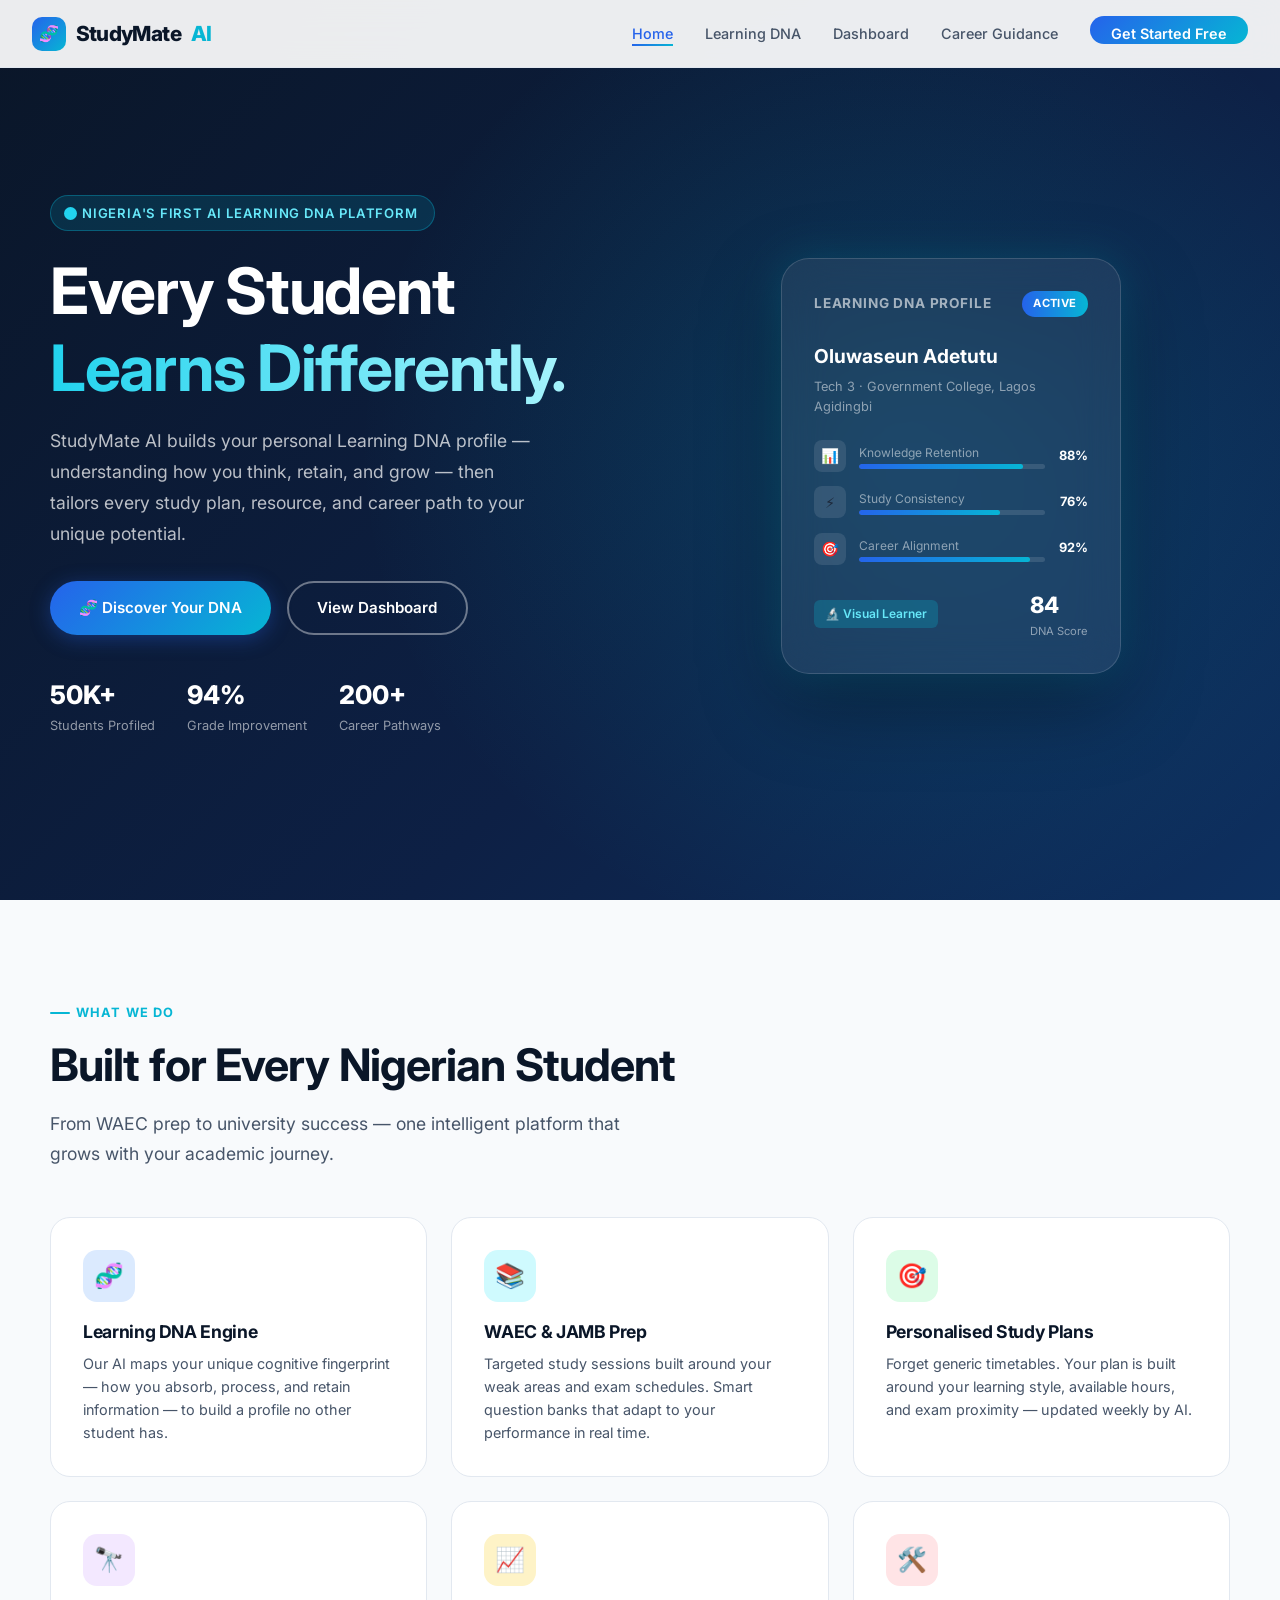
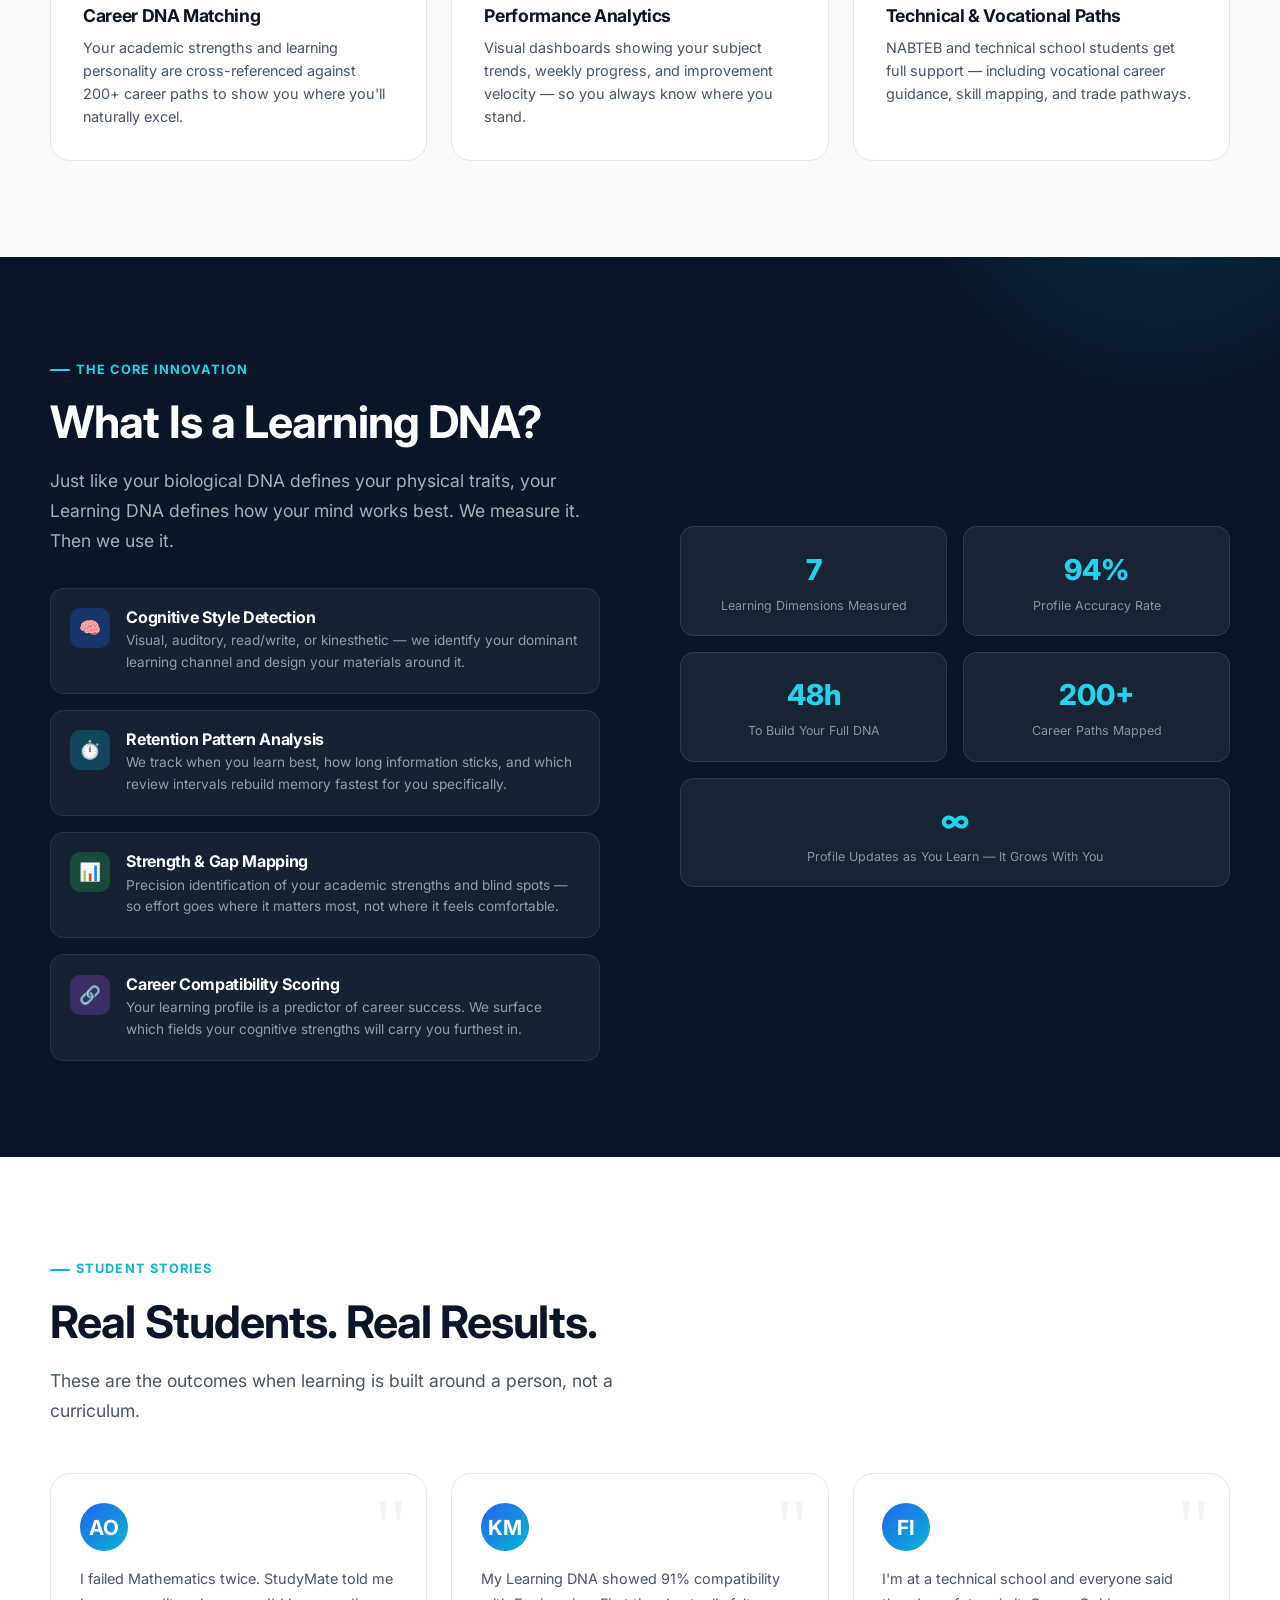
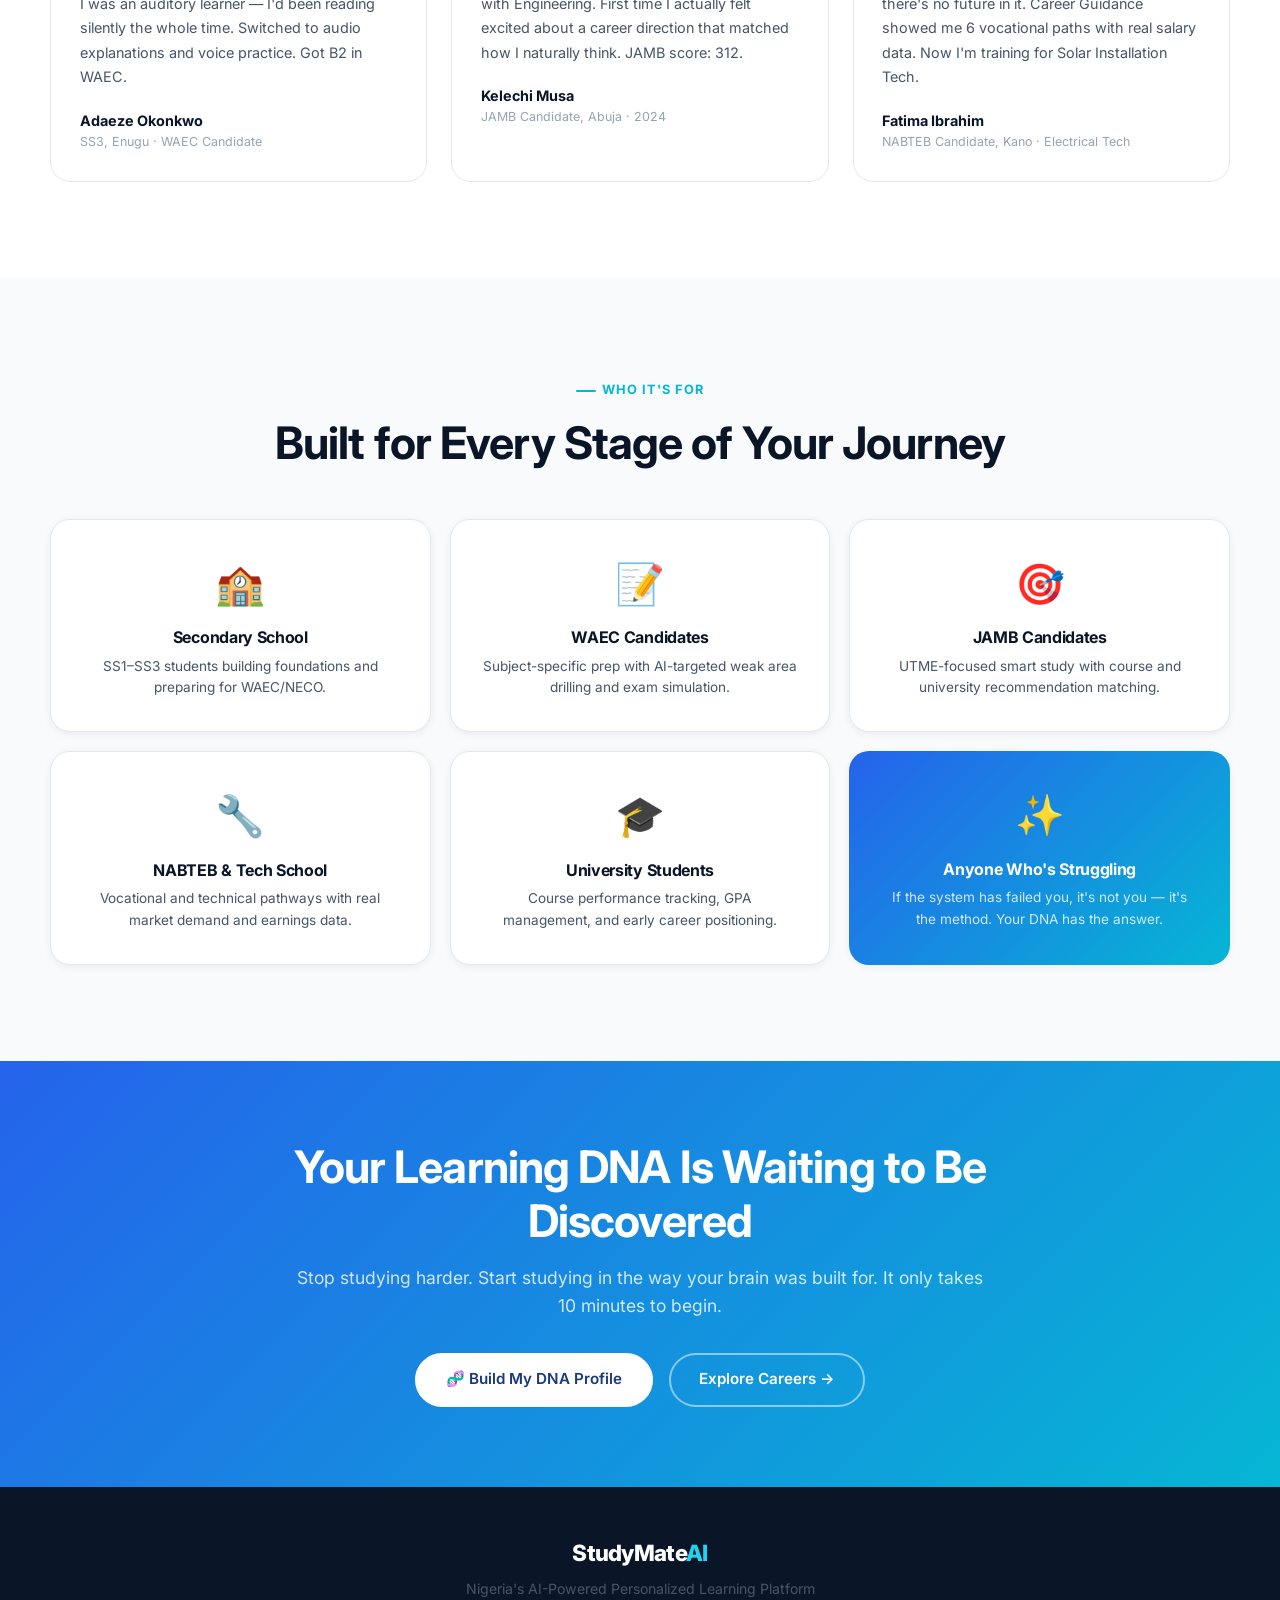
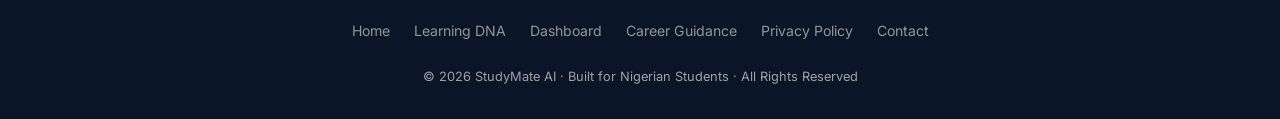
==== commit 566cfb8e: "Update DNA profile information" ====
--- a/index.html
+++ b/index.html
@@ -74,8 +74,8 @@
           <span class="dna-card-title">Learning DNA Profile</span>
           <span class="dna-badge">ACTIVE</span>
         </div>
-        <div class="dna-name">Adaeze Okonkwo</div>
-        <div class="dna-school">SS3 · Federal Government College, Enugu</div>
+        <div class="dna-name">Oluwaseun Adetutu</div>
+        <div class="dna-school">Tech 3 ·  Government College, Lagos Agidingbi</div>
         <div class="dna-metrics">
           <div class="dna-metric-row">
             <div class="dna-metric-icon">📊</div>
